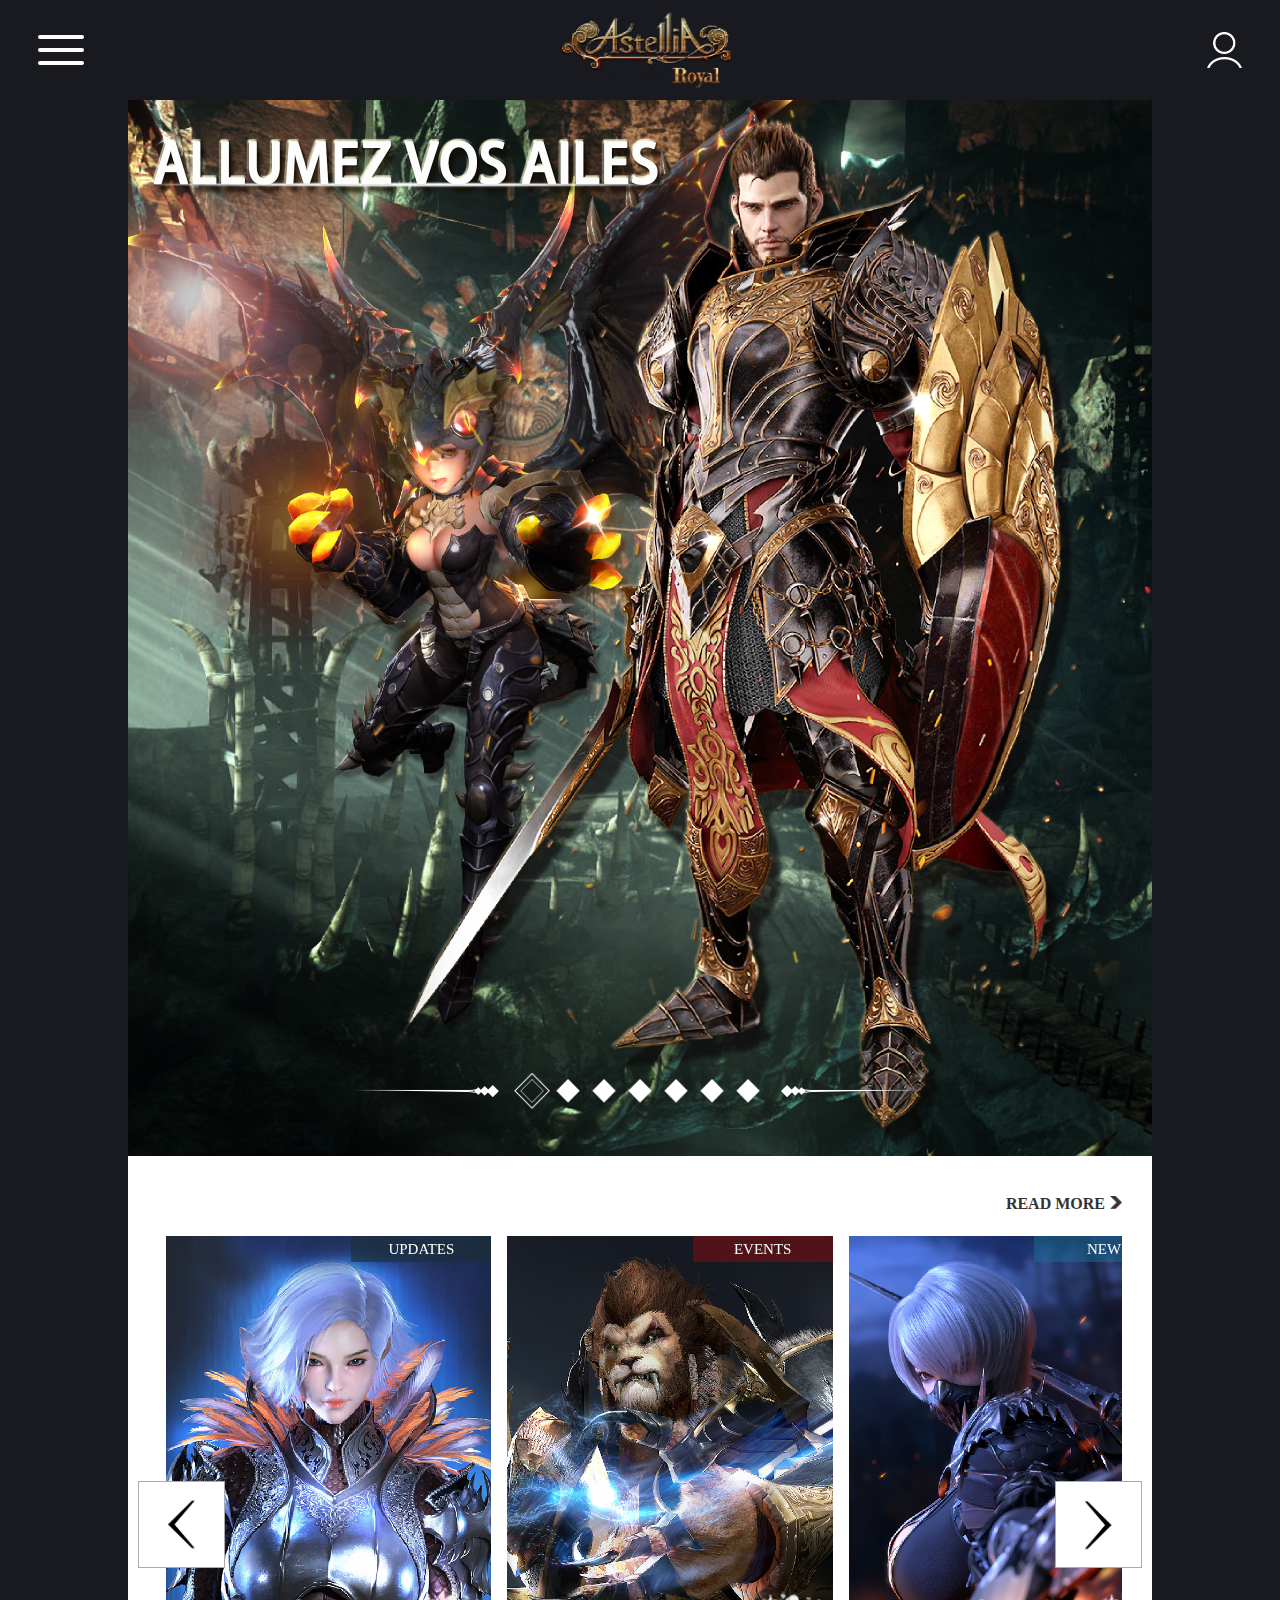
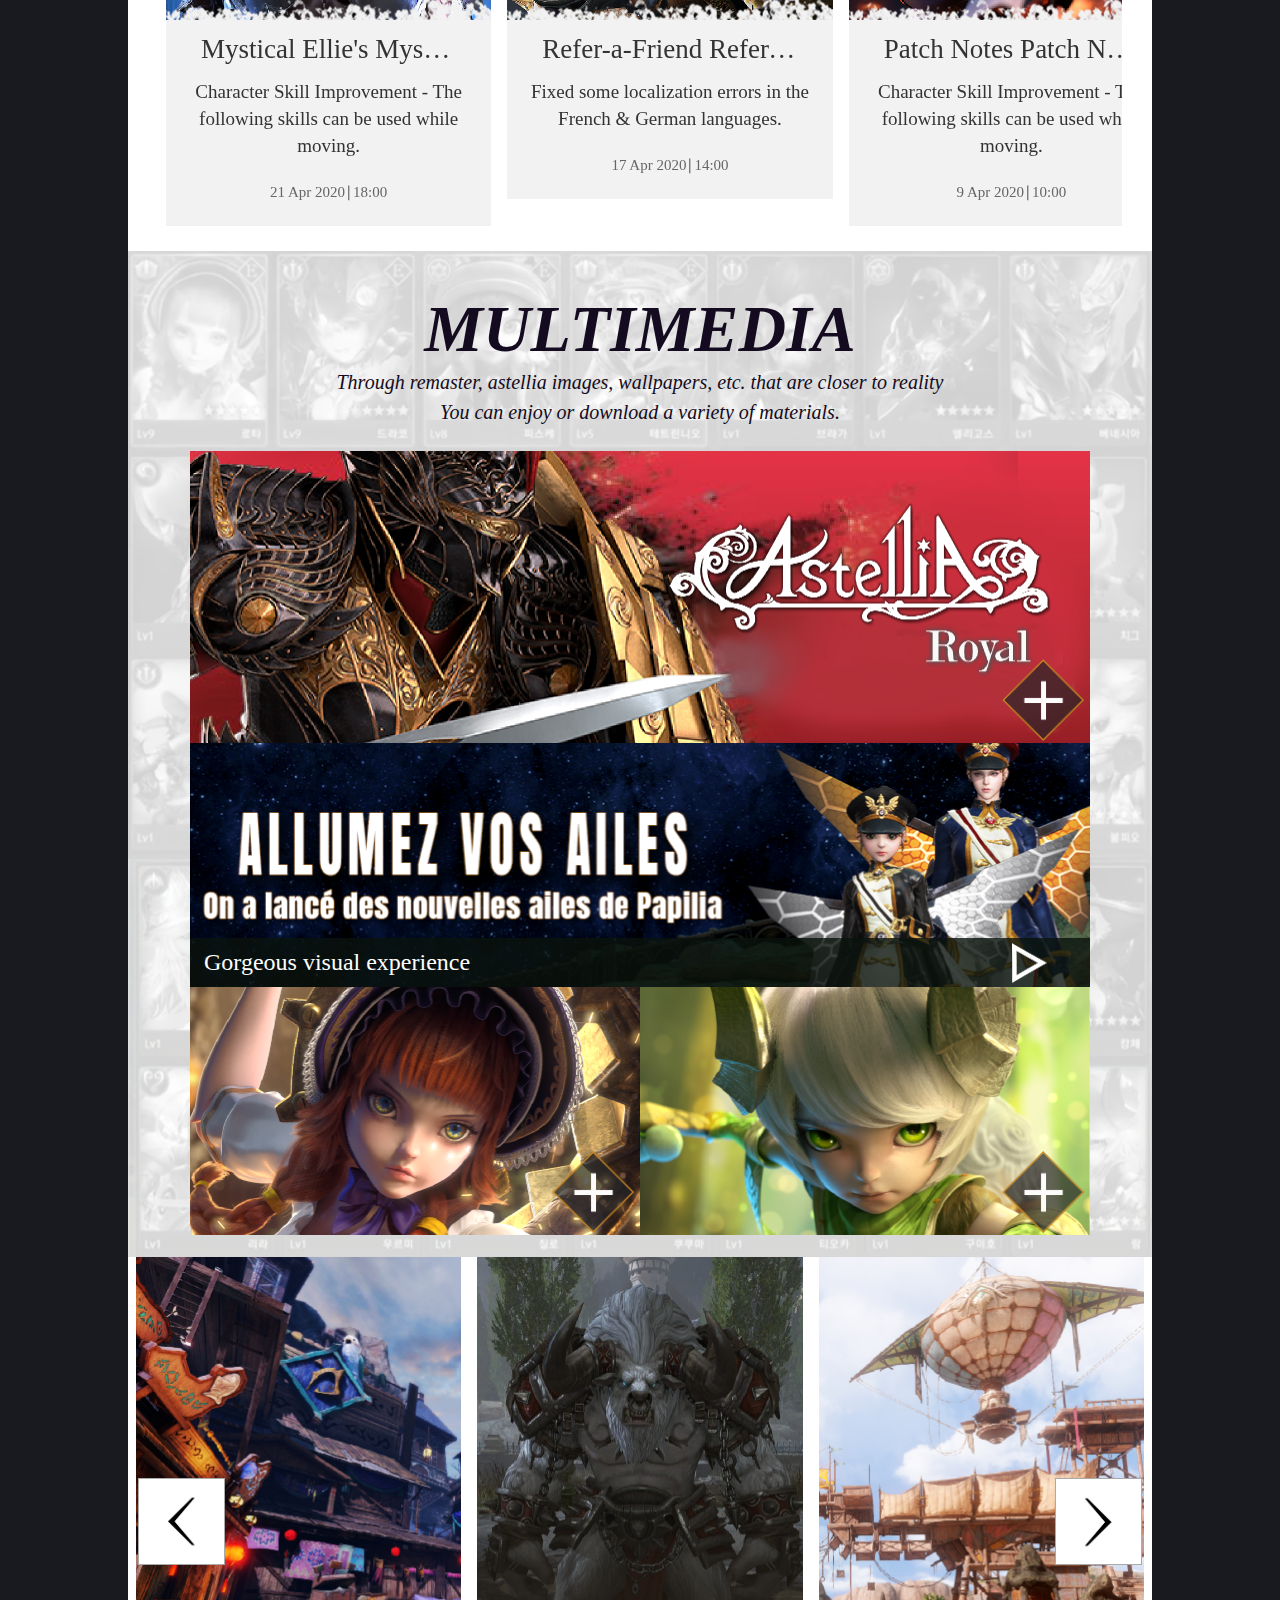
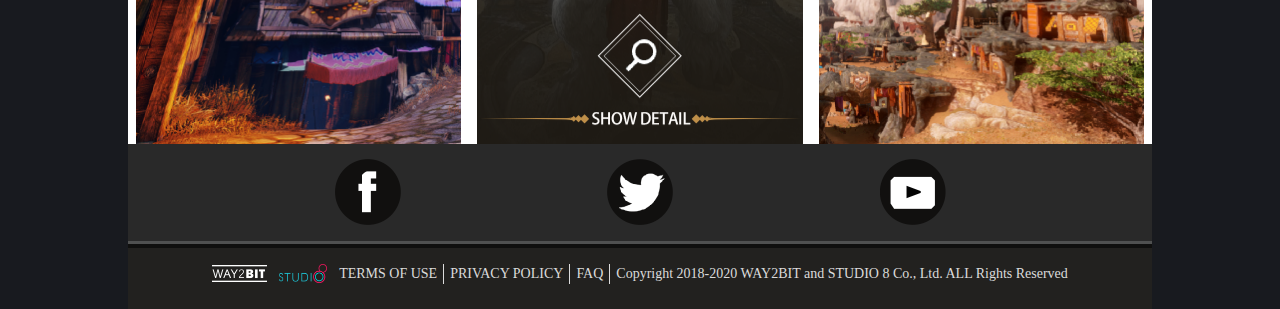
==== index.html @ 6dfab2a8 "Add files via upload" ====
<!DOCTYPE html>
<html lang="en">

<head>
    <meta charset="UTF-8">
    <meta name="viewport" content="width=device-width, initial-scale=1.0">
    <meta name="viewport"
        content="width=device-width, initial-scale=1, maximum-scale=1, minimum-scale=1, user-scalable=no" />
    <title>Demo_m</title>
    <link rel="stylesheet" href="css/style.css">
    <link rel="stylesheet" href="css/media.css">
    <link rel="stylesheet" href="css/swiper.min.css">
    <script src="js/swiper.min.js"></script>

</head>

<body>

    <div class="wrap">
        <header class="header">
            <div class="header_con con_width">

                <div class="menu_btn">
                    <div class="line line--1"></div>
                    <div class="line line--2"></div>
                    <div class="line line--3"></div>
                </div>

                <a href="#" class="logo">
                    <img src="img/logo.png" alt="">
                </a>

                <a href="#" class="ico_user">
                    <img src="img/ico_user.png" alt="">
                </a>

            </div>


        </header>




        <div class="main">



            <div class="carousel">
                <!-- Swiper -->
                <div class="swiper-container banner_container">
                    <div class="swiper-wrapper banner_wrapper">
                        <div class="swiper-slide banner_slide"><img src="img/banner_slide_02.jpg" alt=""></div>
                        <div class="swiper-slide banner_slide"><img src="img/banner_slide_02.jpg" alt=""></div>
                        <div class="swiper-slide banner_slide"><img src="img/banner_slide_02.jpg" alt=""></div>
                        <div class="swiper-slide banner_slide"><img src="img/banner_slide_02.jpg" alt=""></div>
                        <div class="swiper-slide banner_slide"><img src="img/banner_slide_02.jpg" alt=""></div>
                        <div class="swiper-slide banner_slide"><img src="img/banner_slide_02.jpg" alt=""></div>
                        <div class="swiper-slide banner_slide"><img src="img/banner_slide_02.jpg" alt=""></div>

                    </div>

                    <!-- <div class="swiper-button-next banner_next"></div>
                    <div class="swiper-button-prev banner_prev"></div> -->


                    <div class="pagin_wrap">
                        <div class="swiper-pagination banner_pagination"></div>
                    </div>


                </div>

            </div>



            <div class="carousel_list01_wrap">


                <div class="more">
                    <a href="#">READ MORE<i></i></a>
                </div>

                <div class="carousel_list01">


                    <!-- Swiper -->
                    <div class="swiper-container c_list01_container">
                        <div class="swiper-wrapper c_list01_wrapper">
                            <div class="swiper-slide c_list01_slide">
                                <div class="list01_con">
                                    <i class="activity updates">UPDATES</i>
                                    <a href="#"><img src="img/loop_slide01_03.jpg" alt="">
                                        <div class="list01_info">
                                            <p class="tit">Mystical Ellie's Mystical Ellie's</p>
                                            <p class="disc">Character Skill Improvement
                                                - The following skills can be used
                                                while moving.</p>
                                            <p class="date">21 Apr 2020∣18:00</p>

                                        </div>
                                    </a>
                                </div>
                            </div>
                            <div class="swiper-slide c_list01_slide">
                                <div class="list01_con">
                                    <i class="activity events">EVENTS</i>
                                    <a href="#"><img src="img/loop_slide02_03.jpg" alt="">
                                        <div class="list01_info">
                                            <p class="tit">Refer-a-Friend Refer-a-Friend</p>
                                            <p class="disc">Fixed some localization errors in
                                                the French & German languages.</p>
                                            <p class="date">17 Apr 2020∣14:00</p>

                                        </div>
                                    </a>
                                </div>
                            </div>
                            <div class="swiper-slide c_list01_slide">
                                <div class="list01_con">
                                    <i class="activity new">NEW</i>
                                    <a href="#"><img src="img/loop_slide03_03.jpg" alt="">
                                        <div class="list01_info">
                                            <p class="tit">Patch Notes Patch Notes</p>
                                            <p class="disc">Character Skill Improvement - The
                                                following skills can be used while
                                                moving. </p>
                                            <p class="date">9 Apr 2020∣10:00</p>

                                        </div>
                                    </a>
                                </div>
                            </div>
                            <div class="swiper-slide c_list01_slide">
                                <div class="list01_con">
                                    <a href="#"><img src="img/loop_slide01_03.jpg" alt="">
                                        <div class="list01_info">
                                            <p class="tit">Mystical Ellie's Mystical Ellie's</p>
                                            <p class="disc">Character Skill Improvement
                                                - The following skills can be used
                                                while moving.</p>
                                            <p class="date">21 Apr 2020∣18:00</p>

                                        </div>
                                    </a>
                                </div>
                            </div>
                            <div class="swiper-slide c_list01_slide">
                                <div class="list01_con">
                                    <a href="#"><img src="img/loop_slide02_03.jpg" alt="">
                                        <div class="list01_info">
                                            <p class="tit">Refer-a-Friend Refer-a-Friend</p>
                                            <p class="disc">Fixed some localization errors in
                                                the French & German languages.</p>
                                            <p class="date">17 Apr 2020∣14:00</p>

                                        </div>
                                    </a>
                                </div>
                            </div>

                        </div>
                        <!-- Add Pagination -->
                        <!-- <div class="swiper-pagination c_list01_pagination"></div> -->



                    </div>
                    <div class="swiper-button-next c_list01_next"></div>
                    <div class="swiper-button-prev c_list01_prev"></div>


                </div>
            </div>


            <div class="video">

                <h1 class="tit_h">MULTIMEDIA</h1>

                <div class="disc">
                    <p>Through remaster, astellia images, wallpapers, etc. that are closer to reality</p>
                    <p>You can enjoy or download a variety of materials.</p>
                </div>

                <ul class="video_list">
                    <li><a href="#"><i class="plus"></i><img src="img/video01_03.png" alt=""></a></li>
                    <li>
                        <a href="#">
                            <img src="img/video02_03.png" alt="">
                            <p class="tit_v">Gorgeous visual experience</p>
                        </a>
                    </li>
                    <li>
                        <ul class="video_child">
                            <li><a href="#"><i class="plus"></i><img src="img/video03_03.png" alt=""></a></li>
                            <li><a href="#"><i class="plus"></i><img src="img/video04_03.png" alt=""></a></li>
                        </ul>
                    </li>
                </ul>

            </div>






            <div class="carousel_list01">


                <!-- Swiper -->
                <div class="swiper-container list02_container">
                    <div class="swiper-wrapper list02_wrapper">
                        <div class="swiper-slide list02_slide"><a href="#"><img src="img/list02_01_03.png" alt=""></a>
                        </div>
                        <div class="swiper-slide list02_slide"><a href="#"><img src="img/list02_02_03.png" alt=""></a>
                        </div>
                        <div class="swiper-slide list02_slide"><a href="#"><img src="img/list02_03_03.png" alt=""></a>
                        </div>
                        <div class="swiper-slide list02_slide"><a href="#"><img src="img/list02_01_03.png" alt=""></a>
                        </div>
                        <div class="swiper-slide list02_slide"><a href="#"><img src="img/list02_02_03.png" alt=""></a>
                        </div>

                    </div>
                    <!-- Add Pagination -->
                    <!-- <div class="swiper-pagination c_list01_pagination"></div> -->
                    <div class="swiper-button-next list02_next"></div>
                    <div class="swiper-button-prev list02_prev"></div>


                </div>



            </div>


            <ul class="footer_bottom">
                <li><a href="#"><img src="img/foo_bot01.png" alt=""></a></li>
                <li><a href="#"><img src="img/foo_bot02.png" alt=""></a></li>
                <li><a href="#"><img src="img/foo_bot03.png" alt=""></a></li>
            </ul>



        </div>



        <footer class="footer_wrap">

            <div class="footer">
                <img class="foo_logo01" src="img/foo_logo01.png" alt="">
                <img class="foo_logo02" src="img/foo_logo02.png" alt="">

                <ul class="foo_list">
                    <li><a href="#">TERMS OF USE</a></li>
                    <li><a href="#">PRIVACY POLICY</a></li>
                    <li><a href="#">FAQ</a></li>

                </ul>
                <p class="copyright">Copyright 2018-2020 WAY2BIT and STUDIO 8 Co., Ltd. ALL Rights Reserved</p>

            </div>
        </footer>







        <!-- menu -->
        <div class="menu_wrap">
            <div class="menu_close_btn"></div>
            <div class="menu">
                <div class="menu_header">
                    <button class="menu_close"></button>
                    <a href="#" class="menu_lang">
                        <img src="img/menu_lang.png" alt="">
                        EN
                    </a>

                </div>
                <a href="#" class="menu_logo"><img src="img/menu_logo.png" alt=""></a>

                <ul class="menu_nav">
                    <li>
                        <a href="#">HOME</a>

                    </li>
                    <li>
                        <a href="#">NEWS<i class="ico_menu"></i></a>


                        <ul class="menu_list">
                            <li><a href="#">Announcements</a></li>
                            <li><a href="#">Events</a></li>
                            <li><a href="#">Patch notes</a></li>
                        </ul>

                    </li>
                    <li>
                        <a href="#">GAME<i class="ico_menu"></i></a>

                        <ul class="menu_list">
                            <li><a href="#">Overview</a></li>

                        </ul>

                    </li>
                    <li><a href="#">GUIDES</a></li>
                    <li>
                        <a href="#">FORMES<i class="ico_menu"></i></a>

                        <ul class="menu_list">
                            <li><a href="#">Discussion</a></li>
                            <li><a href="#">Guild Recruitment</a></li>
                            <li><a href="#">FAQ</a></li>
                        </ul>

                    </li>
                </ul>


                <div class="menu_login">
                    <button>Login</button>
                </div>


            </div>

        </div>






    </div>


    <script>
        var swiper = new Swiper('.banner_container', {
            navigation: {
                nextEl: '.banner_next',
                prevEl: '.banner_prev',
            },
            pagination: {
                el: '.banner_pagination'

            },
            // mousewheel: true,
            // keyboard: true,
            loop: true,
        });
    </script>


    <!-- Initialize Swiper -->
    <script>
        var swiper = new Swiper('.c_list01_container', {
            slidesPerView: 3,
            //spaceBetween: 20,
            // pagination: {
            //     el: '.c_list01_pagination',
            //     clickable: true,
            // },
            navigation: {
                nextEl: '.c_list01_next',
                prevEl: '.c_list01_prev',
            },
            loop: true,
        });
    </script>


    <!-- Initialize Swiper -->
    <script>
        var swiper = new Swiper('.list02_container', {
            slidesPerView: 3,
            //spaceBetween: 10,
            // pagination: {
            //     el: '.c_list01_pagination',
            //     clickable: true,
            // },
            navigation: {
                nextEl: '.list02_next',
                prevEl: '.list02_prev',
            },
            loop: true,
        });
    </script>





    </div>

<!-- menu -->
    <script>
        const $menu_wrap = document.querySelector('.menu_wrap')
        const $menu_close = document.querySelector('.menu_close')
        const $menu_btn = document.querySelector('.menu_btn')
        const $menu_close_btn = document.querySelector('.menu_close_btn')

        $menu_btn.onclick = function () {
            $menu_wrap.classList.add('on')
        }
        $menu_close.onclick = function () {
            $menu_wrap.classList.remove('on')
        }
        $menu_close_btn.onclick = function () {
            $menu_wrap.classList.remove('on')
        }
        

    </script>



    <!-- menu-list -->
    <script>

        const $$menuNavLiA = document.querySelectorAll('.menu_nav>li>a')

        $$menuNavLiA.forEach($item => {
            $item.onclick = function () {
                $$menuNavLiA.forEach($item => {
                    this.parentNode.classList.toggle('active')
                })


            }

        })

    </script>



    <!-- header -->
    <script>
        const $header = document.querySelector('.header')
        window.onscroll = function () {
            if (window.scrollY > 800) {
                $header.classList.add('collapse')
            } else {
                $header.classList.remove('collapse')
            }
        }

    </script>


    <script src="js/product.js"></script>



</body>

</html>
---- css/style.css ----
html{
    box-sizing: border-box;
    user-select: none;
    
}
body{
    background-color: #181a1f;
}
*,*::before,*::after{
    box-sizing: inherit;
    margin: 0;
    padding: 0;
    font-size: .16rem;
}
ul,ol{
    list-style: none;
}
a{
    text-decoration: none;;
}
img{
    border: none;
    display: block;
    object-fit: cover;
}
.fl{
    float: left;
}
.fr{
    float: right;
}
.cb::after{
    content: "";
    display: inline-block;
    clear: both;
}
input,textarea,button{
    border: none;
    resize: none;
    outline: none;
}
address, caption, em,i {
    font-style: normal;
}
.con_width{
    max-width: 94%;
    margin: 0 auto;
}



.wrap{
    max-width: 1024px;
    margin: 0 auto;

}
.header{
    background-color: #181a1f;
    width: 100%;
    position: fixed;
    top: 0;
    left: 0;
    z-index: 999;
    transition: all .1s;
    
}
/* .header::after{
    content: "";
    display: block;
    height: 2rem;
    position: fixed;
    top: 0;
    left: 0;
    z-index: -99;
    background-color: #181a1f;
    width: 100%;
} */
.header.collapse{
    top: -1rem;
}
/* .header.collapse::after{
    height: 0;
} */

.header_con{
    height: 1rem;
    display: flex;
    justify-content: space-between;
    align-items: center;
}

.menu_btn {
    width: .46rem;
    cursor: pointer;
}

.menu_btn .line {
    width: 100%;
    background: #fff;
    height: .04rem;
    margin: .09rem 0;
    border-radius: 2px;
}
.logo{
    display: block;
    height: .76rem;
}
.logo img{
    height: 100%;
}
.ico_user{
    display: block;
    height: .36rem;
}
.ico_user img{
    height: 100%;
}

.header+*{
    margin-top: 1rem;
}

.main{
    background-color: #fff;
}

.carousel{
    /* height: 10.56rem; */
}


.banner_container {
    width: 100%;
    height: 100%;
}

.banner_slide {
    background: #fff;
}
.banner_slide img{
    width: 100%;
}
.pagin_wrap{
    position: absolute;
    left: 0;
    bottom: 0;
    z-index: 99;
    height: 1.3rem;
    width: 100%;
    /* border: 1px solid orange; */
    display: flex;
    align-items: center;
    justify-content: center;
}


.pagin_wrap::before{
    content: "";
    display: block;
    width: 1.45rem;
    height: .12rem;
    /* border: 1px solid red; */
    background: url(../img/pagin_left.png) no-repeat;
    background-size: 100% 100%;
}
.pagin_wrap::after{
    content: "";
    display: block;
    width: 1.45rem;
    height: .12rem;
    /* border: 1px solid blue; */
    background: url(../img/pagin_right.png) no-repeat;
    background-size: 100% 100%;
}


.banner_pagination{
    /* border: 1px solid green; */
    position: unset !important;
    display: inline-flex;
    align-items: center;
    justify-content: center;
    margin: 0 .15rem;
    
}
.banner_pagination .swiper-pagination-bullet{
    width: .36rem;
    height: .36rem;
    background: url(../img/pagin.png) no-repeat;
    background-size: 100% 100%;
    border-radius: 0;
    opacity: 1;
    transition: .2s;
    z-index: 99;
}
.banner_pagination .swiper-pagination-bullet-active{
    background: url(../img/pagin_active.png) no-repeat;
    background-size: 100% 100%;
}
.carousel_list01_wrap{
    position: relative;
    padding: 0 .6rem;
    padding: .15rem .3rem .25rem;
}

.carousel_list01_wrap .more{
    font-size: .18rem;
    font-weight: bold;
    text-align: right;
    height: .65rem;
    line-height: .65rem;
}
.carousel_list01_wrap .more a{
    color: #333333;
    height: 100%;
    display: inline-block;
}

.carousel_list01_wrap .more i{
    display: inline-block;
    width: .12rem;
    height: .13rem;
    background: url(../img/ico_more.png) no-repeat;
    background-size: 100% 100%;
    margin-left: .05rem;
    

}
/* .carousel_list01{

} */

.c_list01_container {
    width: 100%;
    height: 100%;
}

/* .c_list01_slide {
    
} */
.c_list01_slide img{
    width: 100%;
}
.c_list01_next,.c_list01_prev,.list02_next,.list02_prev{
    width: .87rem !important;
    height: .87rem !important;
    border: 1px solid #aaa;

}

.c_list01_next,.list02_next{
    background: url(../img/c_list01_next_03.jpg) no-repeat;
    background-size: 100% 100%;
}
.c_list01_prev::after,.c_list01_next::after,.list02_next::after,.list02_prev::after{
    display: none;
}
.c_list01_prev,.list02_prev{
    background: url(../img/c_list01_prev_03.jpg) no-repeat;
    background-size: 100% 100%;
}
.swiper-button-next,.swiper-button-prev{
    outline: none;
}
.list01_con{
    background: #f2f2f2;
    position: relative;
    margin: 0 .08rem;
}
.list01_con .activity{
    position: absolute;
    right: 0;
    top: 0;
    min-width: 1.4rem;
    height: .26rem;
    line-height: .26rem;
    text-align: center;
    font-size: .15rem;
    color: #fff;
    max-width: 100%;
}

.list01_con .activity.updates{
    background-color: rgba(26, 46, 51, .6);
}
.list01_con .activity.events{
    background-color: rgba(118, 15, 18, .6);
}
.list01_con .activity.new{
    background-color: rgba(26, 102, 144, .6);
}


.list01_info{
    text-align: center;
    padding: 0 .05rem .2rem;
    width: 100%;
    box-sizing: border-box;
}
.list01_info .tit{
    font-size: .27rem;
    color: #333333;
    white-space: nowrap;
    overflow: hidden;
    text-overflow: ellipsis;
    padding: 0 .3rem;
    height: .48rem;
    line-height: .48rem;
    margin-top: .05rem;
}
.list01_info .disc{
    font-size: .19rem;
    color: #333333;
    line-height: .27rem;
    margin-top: .05rem;
    padding: 0 .05rem;
    overflow: hidden;
    display: -webkit-box;
    -webkit-line-clamp: 3;
    -webkit-box-orient: vertical;
}
.list01_info .date{
    font-size: .15rem;
    color: #666666;
    line-height: .27rem;
    margin: .2rem 0 0;
}

.video{
    background: url(../img/video_bg_02.png) repeat-y;
    background-size: 100%;
    padding: .4rem .62rem .225rem;
    text-align: center;
}
.video .tit_h{
    font-size: .66rem;
    font-style: italic;
    color: #140b20;
}

.video .disc p{
    font-size: .2rem;
    font-style: italic;
    color: #140b20;
    line-height: .3rem;
}


.video_list{
    margin-top: .24rem;
}
.video_list li{
    position: relative;
}
.video_list .plus{
    display: block;
    width: .82rem;
    height: .82rem;
    background: url(../img/ico_plus.png) no-repeat;
    background-size: 100% 100%;
    position: absolute;
    right: .06rem;
    bottom: .02rem;
}
.video_list li a img{
    width: 100%;
}
.video_list .tit_v{
    font-size: .24rem;
    color: #fff;
    height: .49rem;
    line-height: .49rem;
    white-space: nowrap;
    overflow: hidden;
    text-overflow: ellipsis;
    padding: 0 .14rem;
    background-color: rgba(10, 19, 13, 0.8);
    position: absolute;
    left: 0;
    bottom: 0;
    width: 100%;
    text-align: left;
    background-image: url(../img/ico_play.png);
    background-size: .35rem .4rem;
    background-position: 95% .05rem;
    background-repeat: no-repeat;
}
.video_list .video_child{
    display: flex;
}

.video_list .video_child li{
    width: 50%;
}
.list02_slide a{
    display: block;
    margin: 0 .08rem;
}
.list02_slide img{
    width: 100%;
}
.footer_bottom{
    display: flex;
    width: 100%;
    height: 1rem;
    background-color: #292929;
    border-bottom: .03rem solid #4f5050;
    justify-content: space-evenly;
    align-items: center;
}

.footer_bottom li{
    width: .66rem;
}
.footer_bottom li img{
    width: 100%;
}
.footer{
    display: flex;
    align-items: center;
    justify-content: center;
    background-color: #22211f;
    border-top: .04rem solid #0f0f0e;
    padding: .1rem .05rem .2rem;
    flex-wrap: wrap;
}
.footer .foo_list{
    display: flex;
    align-items: center;
    justify-content: center;
    
}
.footer .foo_list li{
    border-right: .01rem solid #dbdbdb;
    padding: 0 .06rem;
}
.footer img{
    margin: .06rem
}
.footer .foo_logo01{
    width: .55rem;
}
.footer .foo_logo02{
    width: .48rem;
}
.footer .foo_list li a{
    font-size: .14rem;
    color: #dbdbdb;
    height: .2rem;
    line-height: .2rem;
}

.footer .copyright{
    font-size: .14rem;
    color: #dbdbdb;
    height: .32rem;
    line-height: .32rem;
    padding: 0 .06rem;
    text-align: center;
}

.menu_wrap{
    width: 100vw;
    height: 100%;
    background-color: rgba(0, 0, 0, .7);
    position: fixed;
    top: 0;
    left: -100vw;
    z-index: 999;
    transition: .2s;
}
.menu_wrap .menu{
    width: 3.25rem;
    height: 100%;
    border-right: 1px solid #6e6f70;
    /* left: -3.25rem; */
    position: relative;
    /* background: url(../img/menu_bg.png) no-repeat 100% #181a1f; */
    background-image: url(../img/menu_bg.png);
    background-color: #181a1f;
    background-size: 100%;
    background-repeat: no-repeat;
    overflow-x: hidden;
}
.menu_wrap.on{
    left:0;
}
/* .menu_wrap.on .menu{
    left: 0;
} */
.menu_header{
    display: flex;
    align-items: center;
    justify-content: space-between;
    padding: .3rem .1rem .1rem .24rem;
}
.menu_close_btn{
    width: calc(100vw - 3.25rem);
    position: absolute;
    right: 0;
    top: 0;
    height: 100%;
}
.menu_close{
    width: .33rem;
    height: .4rem;
    background: url(../img/menu_close.png);
    background-size: 100% 100%;
    cursor: pointer;
}
.menu_lang{
    font-size: .16rem;
    color: #919193;
    display: flex;
    align-items: center;
    justify-content: center;
}
.menu_lang img{
    display: inline-block;
    width: .24rem;
    height: .25rem;
    margin-right: .08rem;
}
.menu_logo{
    width: 2.95rem;
    margin: 0 auto;
    display: block;
}
.menu_logo img{
    width: 100%;

}

/* .menu_nav{
} */
.menu_nav a{
    color: #fefefe;
}
.menu_nav>li{
    border-bottom: 1px solid #4b443e;
    
}
.menu_nav>li>a{
    padding: 0 .23rem;
    display: block;
    height: .58rem;
    line-height: .58rem;
    position: relative;
    font-size: .225rem;
}
.menu_nav i.ico_menu{
    width: .2rem;
    height: .11rem;
    background: url(../img/ico_menu.png) no-repeat;
    background-size: 100% 100%;
    display: block;
    position: absolute;
    right: .23rem;
    top: 50%;
    transform: translateY(-50%);

}
.menu_nav>li.active>a i.ico_menu{
    background: url(../img/ico_menu_active.png) no-repeat;
    background-size: 100% 100%;
}

.menu_nav .menu_list{
    background-color: #0d0f13;
    padding: 0 0;
    max-height: 0rem;
    overflow: hidden;
    transition: all .3s;
}
.menu_nav>li.active>a{
    color: #eaa014;
}
.menu_nav>li.active .menu_list{
    background-color: #0d0f13;
    padding: .1rem 0;
    max-height: 2rem;
    overflow: hidden;
}
/* .menu_nav .menu_list>li{
} */
.menu_nav .menu_list>li>a{
    font-size: .15rem;
    line-height: .36rem;
    padding: 0 .34rem;

}
.menu_login{
    width: 2.5rem;
    height: .6rem;
    background-color: #494f65;
    margin: .52rem auto;
    display: flex;
    align-items: center;
}

.menu_login button{
    width: 100%;
    height: 86%;
    border-top: 1px solid #8c95bc;
    border-bottom: 1px solid #8c95bc;
    background-color: transparent;
    font-size: .28rem;
    color: #fefff5;
}
---- css/media.css ----
@media only screen and (max-width: 414px){
    .list01_info .tit {
        font-size: .24rem;
        
    }
    .list01_info .date {
        font-size: .14rem;
    }
    .list01_info {
        padding: 0 .03rem .16rem;
    }
    .list01_info .disc {
        font-size: .14rem;
    }

    

    .footer .foo_list li a {
        font-size: .12rem;
        
    }
    .footer .copyright {
        font-size: .12rem;
    }

    .footer .copyright {
        margin-bottom: .3rem;
    }



}

@media only screen and (max-width: 375px){
    .menu_nav>li>a {
        font-size: .16rem;
    }
}
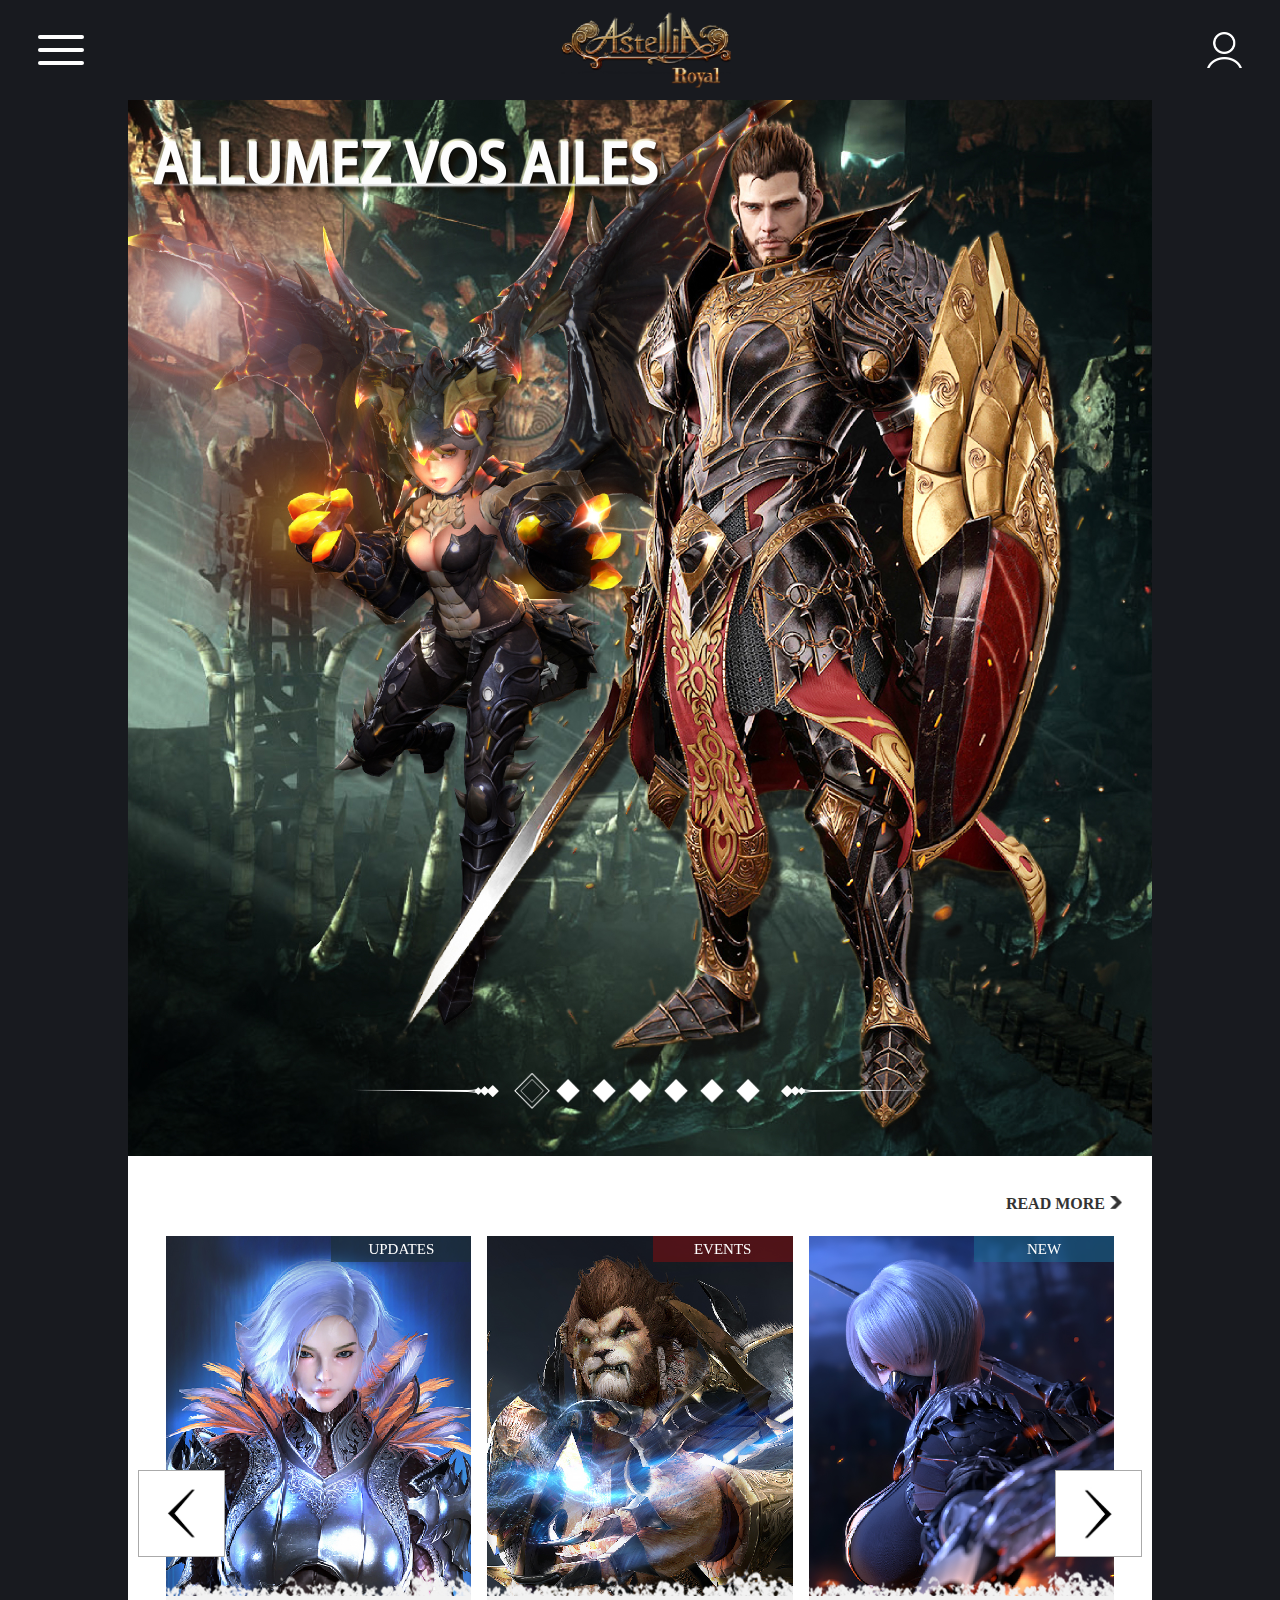
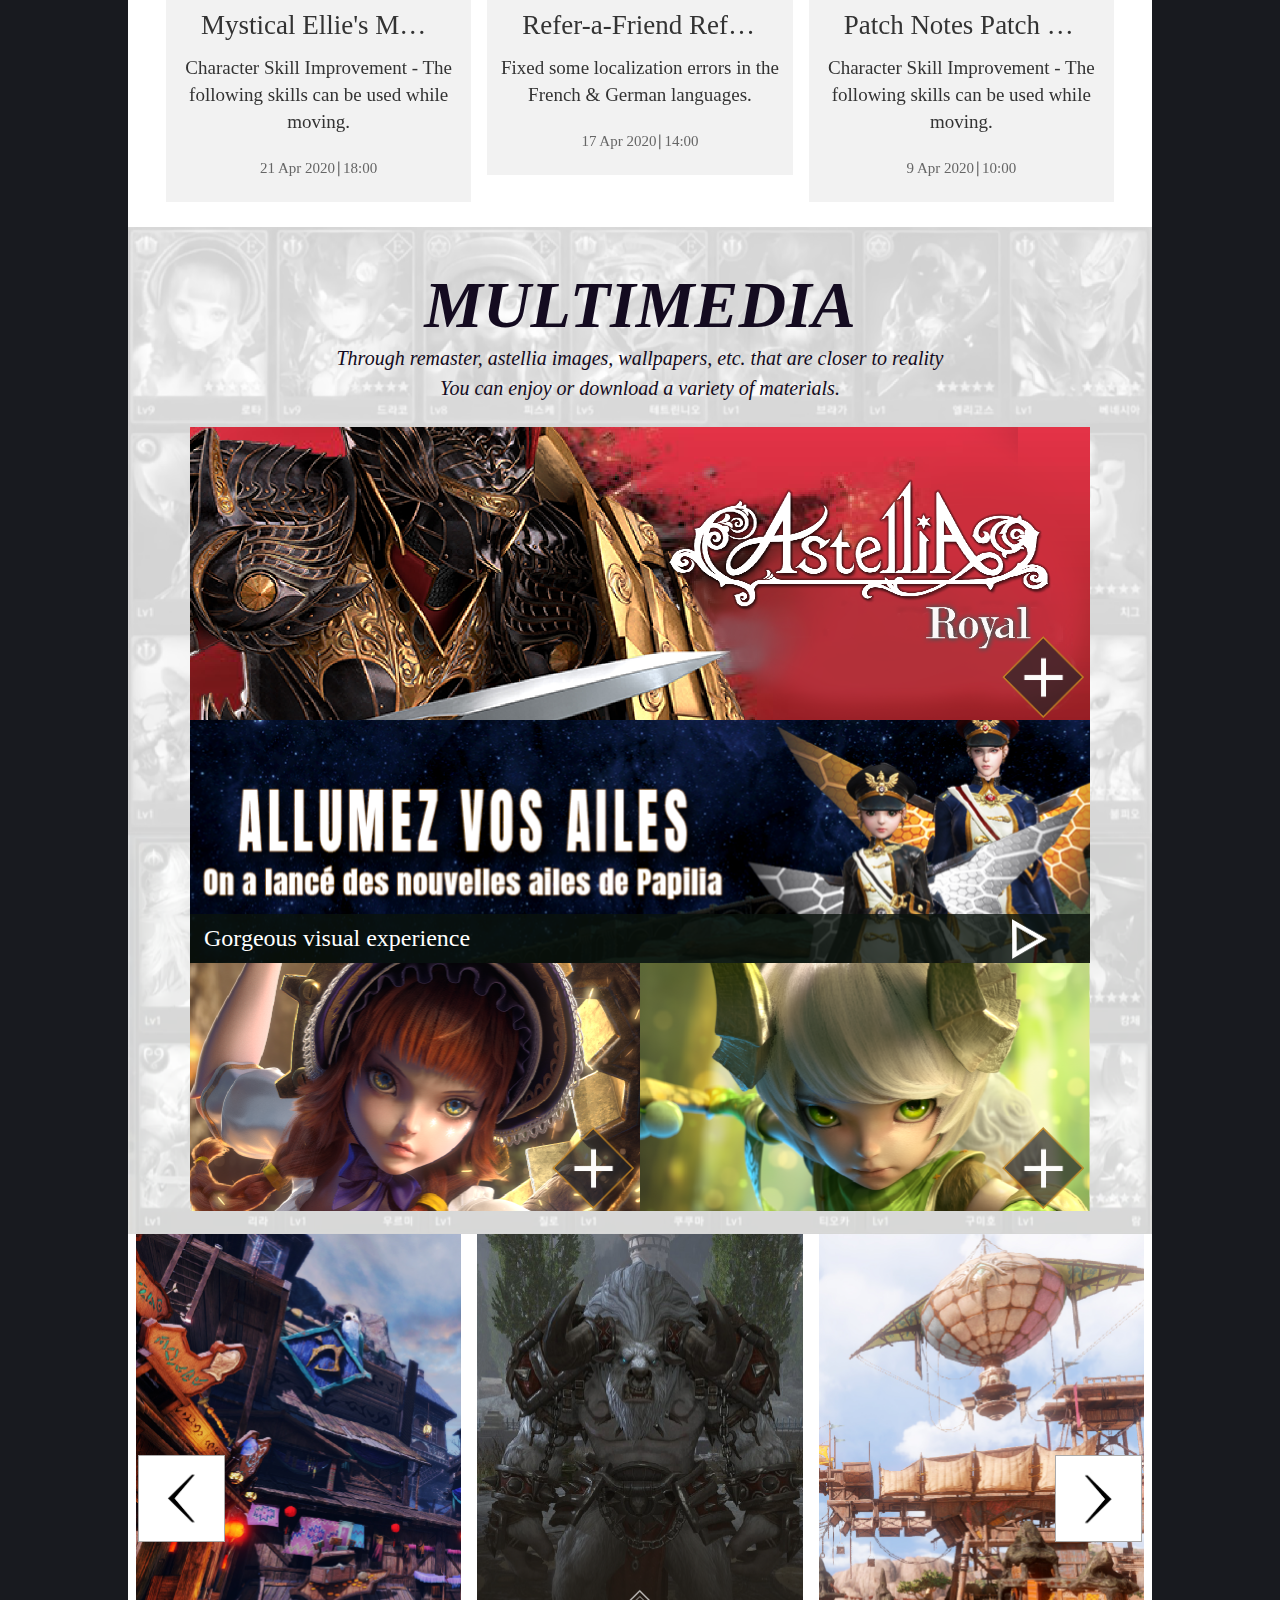
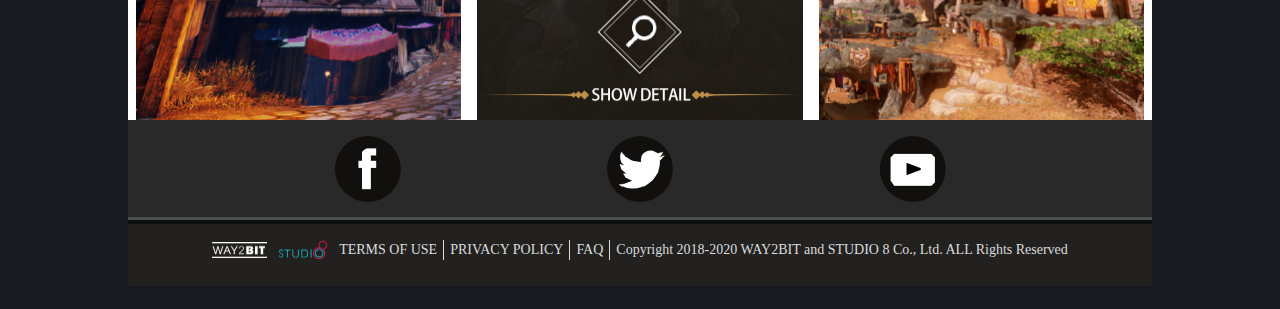
==== commit aa58b4fa: "Update index.html" ====
--- a/index.html
+++ b/index.html
@@ -447,7 +447,7 @@
     <script>
         const $header = document.querySelector('.header')
         window.onscroll = function () {
-            if (window.scrollY > 800) {
+            if (window.scrollY > 500) {
                 $header.classList.add('collapse')
             } else {
                 $header.classList.remove('collapse')
@@ -463,4 +463,4 @@
 
 </body>
 
-</html>+</html>
